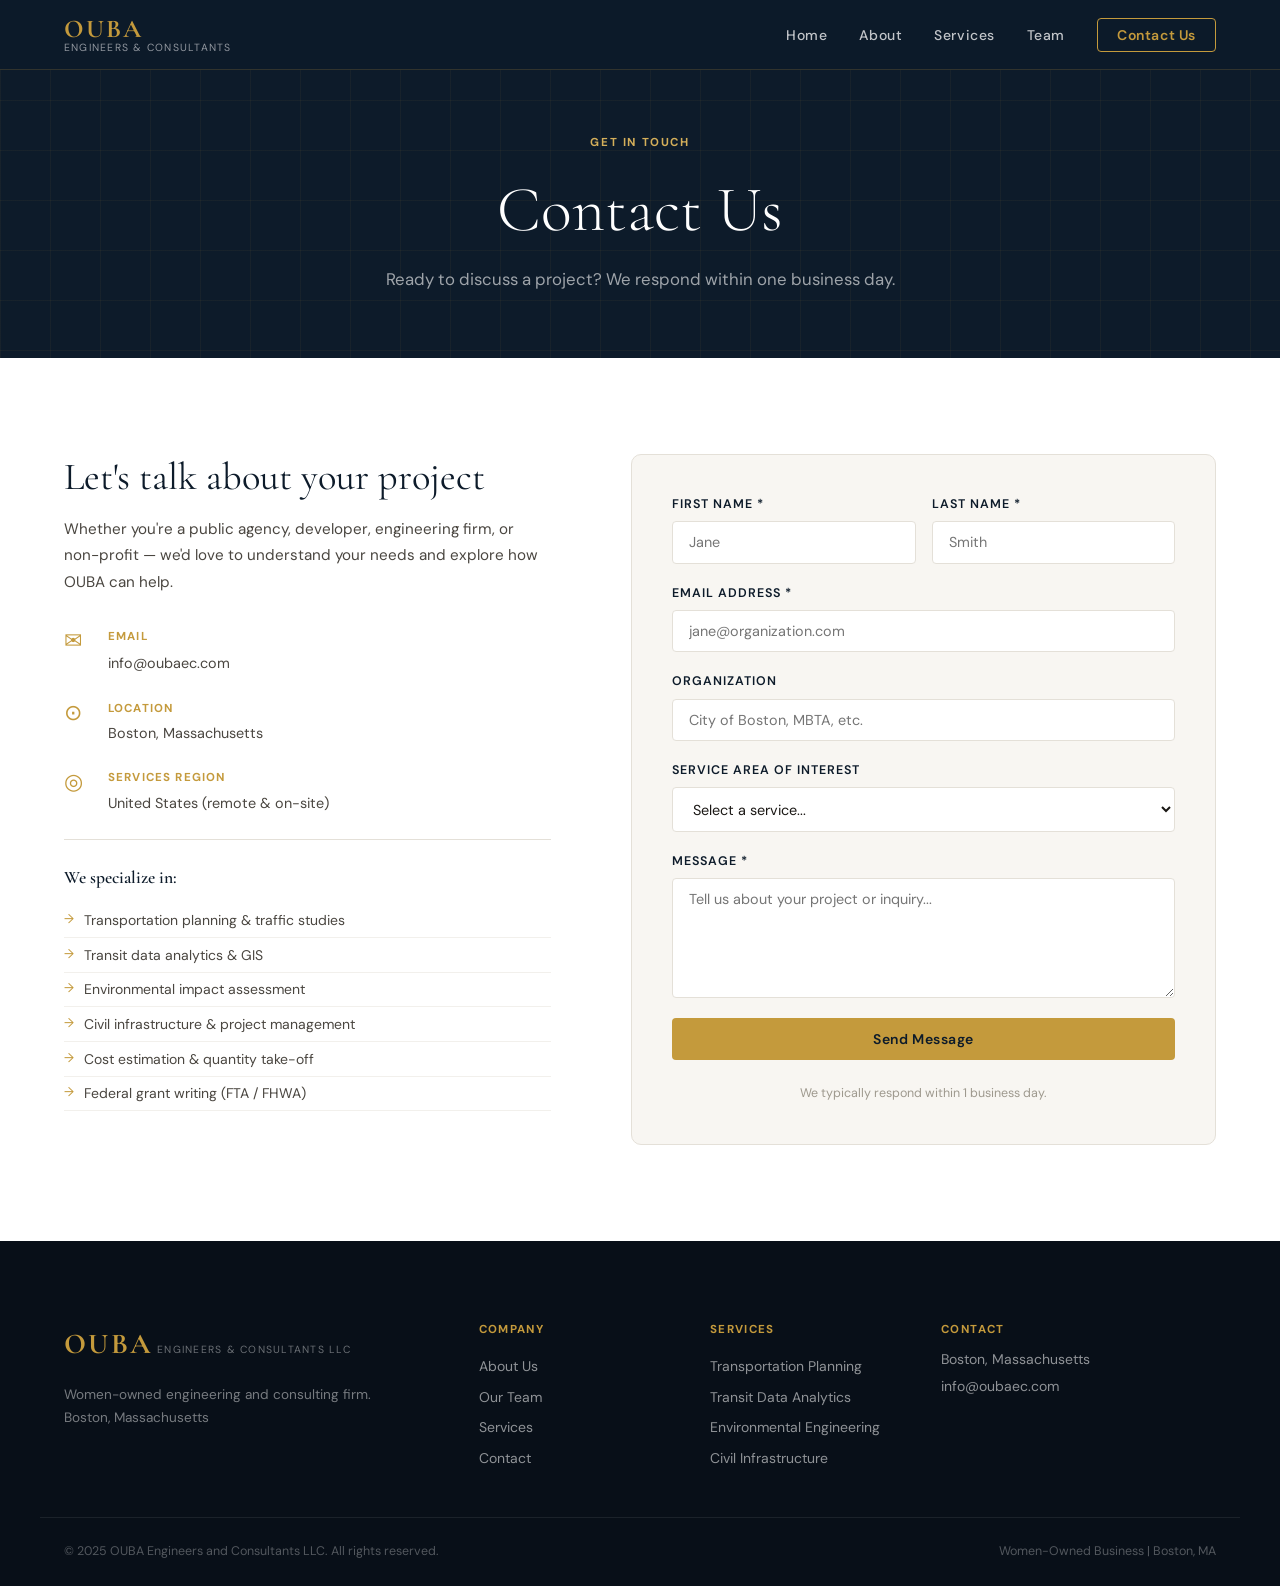
==== pages/contact.html @ 8a5127b7 "Add files via upload" ====
<!DOCTYPE html>
<html lang="en">
<head>
  <meta charset="UTF-8" />
  <meta name="viewport" content="width=device-width, initial-scale=1.0" />
  <title>Contact — OUBA Engineers and Consultants LLC</title>
  <link rel="stylesheet" href="../css/style.css" />
  <link rel="stylesheet" href="../css/pages.css" />
  <link rel="preconnect" href="https://fonts.googleapis.com" />
  <link rel="preconnect" href="https://fonts.gstatic.com" crossorigin />
  <link href="https://fonts.googleapis.com/css2?family=Cormorant+Garamond:wght@300;400;600;700&family=DM+Sans:wght@300;400;500;600&display=swap" rel="stylesheet" />
</head>
<body>

  <header class="nav-wrap">
    <nav class="nav container">
      <a href="../index.html" class="nav-logo">
        <span class="logo-ouba">OUBA</span>
        <span class="logo-sub">Engineers &amp; Consultants</span>
      </a>
      <button class="hamburger" id="hamburger"><span></span><span></span><span></span></button>
      <ul class="nav-links" id="navLinks">
        <li><a href="../index.html">Home</a></li>
        <li><a href="about.html">About</a></li>
        <li><a href="services.html">Services</a></li>
        <li><a href="team.html">Team</a></li>
        <li><a href="contact.html" class="active nav-cta">Contact Us</a></li>
      </ul>
    </nav>
  </header>

  <section class="page-hero">
    <div class="container page-hero-inner">
      <span class="section-tag">Get in Touch</span>
      <h1>Contact Us</h1>
      <p>Ready to discuss a project? We respond within one business day.</p>
    </div>
  </section>

  <section class="section">
    <div class="container contact-layout">

      <div class="contact-info fade-up">
        <h2>Let's talk about your project</h2>
        <p>Whether you're a public agency, developer, engineering firm, or non-profit — we'd love to understand your needs and explore how OUBA can help.</p>

        <div class="contact-item">
          <div class="contact-icon">✉</div>
          <div>
            <h5>Email</h5>
            <a href="mailto:info@oubaec.com">info@oubaec.com</a>
          </div>
        </div>

        <div class="contact-item">
          <div class="contact-icon">⊙</div>
          <div>
            <h5>Location</h5>
            <p>Boston, Massachusetts</p>
          </div>
        </div>

        <div class="contact-item">
          <div class="contact-icon">◎</div>
          <div>
            <h5>Services Region</h5>
            <p>United States (remote &amp; on-site)</p>
          </div>
        </div>

        <div class="contact-divider"></div>
        <h4>We specialize in:</h4>
        <ul class="contact-service-list">
          <li>Transportation planning &amp; traffic studies</li>
          <li>Transit data analytics &amp; GIS</li>
          <li>Environmental impact assessment</li>
          <li>Civil infrastructure &amp; project management</li>
          <li>Cost estimation &amp; quantity take-off</li>
          <li>Federal grant writing (FTA / FHWA)</li>
        </ul>
      </div>

      <div class="contact-form-wrap fade-up">
        <form class="contact-form" id="contactForm">
          <div class="form-row">
            <div class="form-group">
              <label for="fname">First Name *</label>
              <input type="text" id="fname" name="firstName" required placeholder="Jane" />
            </div>
            <div class="form-group">
              <label for="lname">Last Name *</label>
              <input type="text" id="lname" name="lastName" required placeholder="Smith" />
            </div>
          </div>
          <div class="form-group">
            <label for="email">Email Address *</label>
            <input type="email" id="email" name="email" required placeholder="jane@organization.com" />
          </div>
          <div class="form-group">
            <label for="org">Organization</label>
            <input type="text" id="org" name="organization" placeholder="City of Boston, MBTA, etc." />
          </div>
          <div class="form-group">
            <label for="service">Service Area of Interest</label>
            <select id="service" name="service">
              <option value="">Select a service...</option>
              <option>Transportation Planning &amp; Engineering</option>
              <option>Transit Data Analytics</option>
              <option>Environmental Engineering</option>
              <option>Civil Infrastructure &amp; PM</option>
              <option>Cost Estimation &amp; QTO</option>
              <option>Federal Grant Writing</option>
              <option>General Inquiry / Teaming</option>
            </select>
          </div>
          <div class="form-group">
            <label for="message">Message *</label>
            <textarea id="message" name="message" required rows="5" placeholder="Tell us about your project or inquiry..."></textarea>
          </div>

          <!-- Submit button — shows spinner while sending -->
          <button type="submit" class="btn btn-primary" id="submitBtn" style="width:100%;">
            Send Message
          </button>
          <p class="form-note" id="formNote">We typically respond within 1 business day.</p>
        </form>
      </div>

    </div>
  </section>

  <footer class="footer">
    <div class="container footer-inner">
      <div class="footer-brand">
        <span class="logo-ouba">OUBA</span>
        <span class="logo-sub">Engineers &amp; Consultants LLC</span>
        <p>Women-owned engineering and consulting firm.<br/>Boston, Massachusetts</p>
      </div>
      <div class="footer-links">
        <h5>Company</h5>
        <a href="about.html">About Us</a>
        <a href="team.html">Our Team</a>
        <a href="services.html">Services</a>
        <a href="contact.html">Contact</a>
      </div>
      <div class="footer-links">
        <h5>Services</h5>
        <a href="services.html#transportation">Transportation Planning</a>
        <a href="services.html#data">Transit Data Analytics</a>
        <a href="services.html#environmental">Environmental Engineering</a>
        <a href="services.html#civil">Civil Infrastructure</a>
      </div>
      <div class="footer-contact">
        <h5>Contact</h5>
        <p>Boston, Massachusetts</p>
        <a href="mailto:info@oubaec.com">info@oubaec.com</a>
      </div>
    </div>
    <div class="footer-bottom">
      <div class="container">
        <span>© 2025 OUBA Engineers and Consultants LLC. All rights reserved.</span>
        <span>Women-Owned Business | Boston, MA</span>
      </div>
    </div>
  </footer>

  <script src="../js/main.js"></script>

  <script>
    const SCRIPT_URL = "https://script.google.com/macros/s/AKfycbxWgE9l1h_Bz17a57qfnTgoMFTQpQG-SIMLXW5KrJKdht49uizZ6qsA9tZaTmwFd29wHg/exec";

    document.getElementById("contactForm").addEventListener("submit", function (e) {
      e.preventDefault();

      const form = e.target;
      const btn = document.getElementById("submitBtn");
      const note = document.getElementById("formNote");

      // Disable button and show sending state
      btn.disabled = true;
      btn.textContent = "Sending…";
      btn.style.opacity = "0.7";
      note.textContent = "Please wait…";

      const data = new FormData(form);

      fetch(SCRIPT_URL, {
        method: "POST",
        body: data
      })
      .then(function (response) {
        // Show success message inside the form area
        form.innerHTML = `
          <div style="text-align:center; padding: 3rem 1rem;">
            <div style="font-size:2.5rem; margin-bottom:1rem;">✓</div>
            <h3 style="font-family:'Cormorant Garamond',serif; font-size:1.8rem; color:#0D1B2A; margin-bottom:0.75rem;">
              Message Sent
            </h3>
            <p style="color:#4A4640; font-size:0.95rem; line-height:1.7;">
              Thank you for reaching out. We'll be in touch at <strong style="color:#C49A3C;">${data.get('email')}</strong> within one business day.
            </p>
          </div>
        `;
      })
      .catch(function (error) {
        // Re-enable button and show error
        btn.disabled = false;
        btn.textContent = "Send Message";
        btn.style.opacity = "1";
        note.innerHTML = `
          <span style="color:red;">
            Something went wrong. Please email us directly at
            <a href="mailto:info@oubaec.com" style="color:#C49A3C;">info@oubaec.com</a>
          </span>
        `;
      });
    });
  </script>

</body>
</html>
---- css/style.css ----
/* =============================================
   OUBA Engineers & Consultants LLC
   Main Stylesheet
   Aesthetic: Refined / Architectural / Authoritative
   Colors: Deep navy + warm gold + clean white
   Fonts: Cormorant Garamond (display) + DM Sans (body)
============================================= */

:root {
  --navy:       #0D1B2A;
  --navy-mid:   #162338;
  --navy-light: #1E3050;
  --gold:       #C49A3C;
  --gold-light: #D4AF5A;
  --gold-pale:  #F5EDD6;
  --white:      #FFFFFF;
  --off-white:  #F8F6F2;
  --gray-100:   #F2F0EC;
  --gray-200:   #E4E0D8;
  --gray-400:   #9E998E;
  --gray-700:   #4A4640;
  --text:       #1A1714;

  --radius:     4px;
  --radius-lg:  10px;
  --shadow:     0 4px 24px rgba(13,27,42,0.10);
  --shadow-lg:  0 12px 48px rgba(13,27,42,0.16);
  --transition: 0.3s ease;

  --font-display: 'Cormorant Garamond', Georgia, serif;
  --font-body:    'DM Sans', 'Helvetica Neue', sans-serif;

  --max-w: 1200px;
  --gutter: 1.5rem;
}

/* RESET */
*, *::before, *::after { box-sizing: border-box; margin: 0; padding: 0; }
html { scroll-behavior: smooth; font-size: 16px; }
body {
  font-family: var(--font-body);
  color: var(--text);
  background: var(--white);
  line-height: 1.6;
  overflow-x: hidden;
}
img { display: block; max-width: 100%; }
a { color: inherit; text-decoration: none; }
ul { list-style: none; }

/* CONTAINER */
.container {
  max-width: var(--max-w);
  margin: 0 auto;
  padding: 0 var(--gutter);
}

/* ============ NAVIGATION ============ */
.nav-wrap {
  position: fixed;
  top: 0; left: 0; right: 0;
  z-index: 100;
  background: rgba(13, 27, 42, 0.96);
  backdrop-filter: blur(12px);
  border-bottom: 1px solid rgba(196,154,60,0.2);
}
.nav {
  display: flex;
  align-items: center;
  justify-content: space-between;
  padding-top: 1rem;
  padding-bottom: 1rem;
}
.nav-logo {
  display: flex;
  flex-direction: column;
  line-height: 1;
}
.logo-ouba {
  font-family: var(--font-display);
  font-weight: 700;
  font-size: 1.6rem;
  color: var(--gold);
  letter-spacing: 0.08em;
}
.logo-sub {
  font-size: 0.65rem;
  color: rgba(255,255,255,0.55);
  letter-spacing: 0.12em;
  text-transform: uppercase;
  margin-top: 1px;
}
.nav-links {
  display: flex;
  align-items: center;
  gap: 2rem;
}
.nav-links a {
  color: rgba(255,255,255,0.75);
  font-size: 0.875rem;
  font-weight: 500;
  letter-spacing: 0.04em;
  transition: color var(--transition);
}
.nav-links a:hover,
.nav-links a.active { color: var(--gold-light); }
.nav-cta {
  border: 1px solid var(--gold) !important;
  color: var(--gold) !important;
  padding: 0.45rem 1.2rem;
  border-radius: var(--radius);
  font-weight: 600 !important;
  transition: background var(--transition), color var(--transition) !important;
}
.nav-cta:hover {
  background: var(--gold) !important;
  color: var(--navy) !important;
}
.hamburger {
  display: none;
  flex-direction: column;
  gap: 5px;
  background: none;
  border: none;
  cursor: pointer;
  padding: 4px;
}
.hamburger span {
  display: block;
  width: 24px;
  height: 2px;
  background: var(--white);
  transition: var(--transition);
}

/* ============ HERO ============ */
.hero {
  position: relative;
  min-height: 100vh;
  background: var(--navy);
  display: flex;
  align-items: center;
  overflow: hidden;
  padding-top: 80px;
}
.hero-bg {
  position: absolute;
  inset: 0;
  pointer-events: none;
}
.hero-grid {
  position: absolute;
  inset: 0;
  background-image:
    linear-gradient(rgba(196,154,60,0.06) 1px, transparent 1px),
    linear-gradient(90deg, rgba(196,154,60,0.06) 1px, transparent 1px);
  background-size: 60px 60px;
  mask-image: radial-gradient(ellipse 80% 70% at 70% 50%, rgba(0,0,0,0.5) 0%, transparent 80%);
}
.hero-content {
  position: relative;
  z-index: 2;
  padding-top: 4rem;
  padding-bottom: 6rem;
  max-width: 700px;
}
.hero-badge {
  display: inline-block;
  background: rgba(196,154,60,0.15);
  border: 1px solid rgba(196,154,60,0.35);
  color: var(--gold-light);
  font-size: 0.75rem;
  font-weight: 600;
  letter-spacing: 0.1em;
  text-transform: uppercase;
  padding: 0.35rem 1rem;
  border-radius: 2rem;
  margin-bottom: 2rem;
  animation: fadeUp 0.8s ease both;
}
.hero-title {
  font-family: var(--font-display);
  font-size: clamp(3rem, 6vw, 5.5rem);
  font-weight: 300;
  line-height: 1.1;
  color: var(--white);
  margin-bottom: 1.5rem;
  animation: fadeUp 0.8s ease 0.1s both;
}
.hero-title em {
  font-style: italic;
  color: var(--gold-light);
}
.hero-desc {
  font-size: 1.1rem;
  color: rgba(255,255,255,0.65);
  line-height: 1.7;
  max-width: 520px;
  margin-bottom: 2.5rem;
  animation: fadeUp 0.8s ease 0.2s both;
}
.hero-actions {
  display: flex;
  gap: 1rem;
  flex-wrap: wrap;
  margin-bottom: 4rem;
  animation: fadeUp 0.8s ease 0.3s both;
}
.hero-stats {
  display: flex;
  align-items: center;
  gap: 2rem;
  animation: fadeUp 0.8s ease 0.4s both;
}
.stat { display: flex; flex-direction: column; }
.stat-num {
  font-family: var(--font-display);
  font-size: 2.2rem;
  font-weight: 600;
  color: var(--gold-light);
  line-height: 1;
}
.stat-label {
  font-size: 0.72rem;
  color: rgba(255,255,255,0.5);
  text-transform: uppercase;
  letter-spacing: 0.08em;
  margin-top: 0.25rem;
}
.stat-divider {
  width: 1px;
  height: 40px;
  background: rgba(196,154,60,0.3);
}
.hero-scroll {
  position: absolute;
  bottom: 2rem;
  right: var(--gutter);
  display: flex;
  align-items: center;
  gap: 0.75rem;
  color: rgba(255,255,255,0.4);
  font-size: 0.7rem;
  letter-spacing: 0.12em;
  text-transform: uppercase;
  writing-mode: vertical-rl;
}
.scroll-line {
  width: 1px;
  height: 60px;
  background: linear-gradient(to bottom, rgba(196,154,60,0.6), transparent);
  animation: scrollPulse 2s ease infinite;
}

/* ============ BUTTONS ============ */
.btn {
  display: inline-block;
  padding: 0.75rem 2rem;
  font-family: var(--font-body);
  font-size: 0.875rem;
  font-weight: 600;
  letter-spacing: 0.04em;
  border-radius: var(--radius);
  transition: all var(--transition);
  cursor: pointer;
  border: none;
}
.btn-primary {
  background: var(--gold);
  color: var(--navy);
}
.btn-primary:hover {
  background: var(--gold-light);
  transform: translateY(-2px);
  box-shadow: 0 8px 24px rgba(196,154,60,0.35);
}
.btn-outline {
  border: 1.5px solid rgba(255,255,255,0.35);
  color: var(--white);
}
.btn-outline:hover {
  border-color: var(--gold);
  color: var(--gold);
}
.btn-white {
  background: var(--white);
  color: var(--navy);
}
.btn-white:hover {
  background: var(--gold-pale);
  transform: translateY(-2px);
}
.btn-navy {
  background: var(--navy);
  color: var(--white);
}
.btn-navy:hover {
  background: var(--navy-light);
  transform: translateY(-2px);
}

/* ============ INTRO STRIP ============ */
.intro-strip {
  background: var(--gold);
  padding: 1.25rem 0;
}
.intro-strip-inner p {
  text-align: center;
  color: var(--navy);
  font-size: 0.95rem;
  font-weight: 400;
  letter-spacing: 0.01em;
}
.intro-strip-inner strong {
  font-weight: 700;
}

/* ============ SECTION COMMON ============ */
.section {
  padding: 6rem 0;
}
.section-header {
  text-align: center;
  margin-bottom: 4rem;
}
.section-tag {
  display: inline-block;
  font-size: 0.72rem;
  font-weight: 700;
  letter-spacing: 0.14em;
  text-transform: uppercase;
  color: var(--gold);
  margin-bottom: 0.75rem;
}
.section-header h2 {
  font-family: var(--font-display);
  font-size: clamp(2rem, 4vw, 3rem);
  font-weight: 400;
  color: var(--navy);
  line-height: 1.2;
}
.section-sub {
  margin-top: 1rem;
  color: var(--gray-700);
  max-width: 560px;
  margin-left: auto;
  margin-right: auto;
  font-size: 1rem;
  line-height: 1.7;
}

/* ============ SERVICES GRID ============ */
.services-overview { background: var(--off-white); }
.services-grid {
  display: grid;
  grid-template-columns: repeat(auto-fit, minmax(310px, 1fr));
  gap: 1.5rem;
}
.service-card {
  background: var(--white);
  border: 1px solid var(--gray-200);
  border-radius: var(--radius-lg);
  padding: 2rem;
  transition: all var(--transition);
  position: relative;
  overflow: hidden;
}
.service-card::before {
  content: '';
  position: absolute;
  top: 0; left: 0; right: 0;
  height: 3px;
  background: linear-gradient(90deg, var(--gold), var(--gold-light));
  transform: scaleX(0);
  transform-origin: left;
  transition: transform var(--transition);
}
.service-card:hover {
  border-color: var(--gold-light);
  transform: translateY(-4px);
  box-shadow: var(--shadow-lg);
}
.service-card:hover::before { transform: scaleX(1); }
.service-icon {
  width: 48px;
  height: 48px;
  color: var(--gold);
  margin-bottom: 1.25rem;
}
.service-card h3 {
  font-family: var(--font-display);
  font-size: 1.35rem;
  font-weight: 600;
  color: var(--navy);
  margin-bottom: 0.75rem;
  line-height: 1.3;
}
.service-card p {
  font-size: 0.9rem;
  color: var(--gray-700);
  line-height: 1.7;
  margin-bottom: 1.25rem;
}
.service-link {
  font-size: 0.85rem;
  font-weight: 600;
  color: var(--gold);
  letter-spacing: 0.02em;
  transition: letter-spacing var(--transition);
}
.service-link:hover { letter-spacing: 0.08em; }
.services-cta {
  text-align: center;
  margin-top: 3rem;
}

/* ============ WHY OUBA ============ */
.why-section { background: var(--white); }
.why-inner {
  display: grid;
  grid-template-columns: 1fr 1fr;
  gap: 5rem;
  align-items: center;
}
.why-text .section-tag { display: block; margin-bottom: 0.5rem; }
.why-text h2 {
  font-family: var(--font-display);
  font-size: clamp(2rem, 3.5vw, 2.8rem);
  font-weight: 400;
  color: var(--navy);
  line-height: 1.2;
  margin-bottom: 1.25rem;
}
.why-text > p {
  color: var(--gray-700);
  line-height: 1.75;
  margin-bottom: 2rem;
}
.why-list {
  margin-bottom: 2.5rem;
}
.why-list li {
  display: flex;
  align-items: flex-start;
  gap: 0.75rem;
  font-size: 0.92rem;
  color: var(--gray-700);
  padding: 0.6rem 0;
  border-bottom: 1px solid var(--gray-100);
}
.check {
  color: var(--gold);
  font-weight: 700;
  font-size: 1rem;
  margin-top: 1px;
  flex-shrink: 0;
}
.why-card-stack {
  position: relative;
  height: 380px;
}
.why-card {
  position: absolute;
  background: var(--navy);
  color: var(--white);
  border-radius: var(--radius-lg);
  padding: 2rem;
  width: 220px;
}
.wc1 { top: 0; left: 0; z-index: 3; }
.wc2 { top: 80px; left: 100px; z-index: 2; background: var(--gold); color: var(--navy); }
.wc3 { top: 180px; left: 40px; z-index: 4; background: var(--navy-light); }
.wc-num {
  font-family: var(--font-display);
  font-size: 2.8rem;
  font-weight: 700;
  line-height: 1;
  margin-bottom: 0.5rem;
}
.wc2 .wc-num { color: var(--navy); }
.wc-label {
  font-size: 0.8rem;
  opacity: 0.8;
  line-height: 1.4;
}
.wc2 .wc-label { color: var(--navy); opacity: 0.75; }

/* ============ TEAM SECTION ============ */
.team-section { background: var(--off-white); }
.team-grid {
  display: grid;
  grid-template-columns: repeat(auto-fit, minmax(240px, 1fr));
  gap: 1.5rem;
}
.team-card {
  background: var(--white);
  border: 1px solid var(--gray-200);
  border-radius: var(--radius-lg);
  padding: 2rem;
  text-align: center;
  transition: transform var(--transition), box-shadow var(--transition);
}
.team-card:hover {
  transform: translateY(-4px);
  box-shadow: var(--shadow);
}
.team-avatar {
  width: 64px; height: 64px;
  border-radius: 50%;
  display: flex;
  align-items: center;
  justify-content: center;
  font-family: var(--font-display);
  font-size: 1.3rem;
  font-weight: 700;
  color: var(--white);
  margin: 0 auto 1.25rem;
}
.tc-1 { background: linear-gradient(135deg, var(--navy), var(--navy-light)); }
.tc-2 { background: linear-gradient(135deg, #2A5C8A, #1E3050); }
.tc-3 { background: linear-gradient(135deg, var(--gold), #a07a2c); }
.tc-4 { background: linear-gradient(135deg, #3A6B4A, #2A4A35); }
.team-card h4 {
  font-family: var(--font-display);
  font-size: 1.25rem;
  font-weight: 600;
  color: var(--navy);
  margin-bottom: 0.3rem;
}
.team-role {
  display: block;
  font-size: 0.75rem;
  font-weight: 600;
  text-transform: uppercase;
  letter-spacing: 0.08em;
  color: var(--gold);
  margin-bottom: 0.85rem;
}
.team-card p {
  font-size: 0.875rem;
  color: var(--gray-700);
  line-height: 1.65;
}

/* ============ CTA BANNER ============ */
.cta-banner {
  background: var(--navy);
  padding: 5rem 0;
  position: relative;
  overflow: hidden;
}
.cta-banner::before {
  content: '';
  position: absolute;
  inset: 0;
  background-image:
    linear-gradient(rgba(196,154,60,0.05) 1px, transparent 1px),
    linear-gradient(90deg, rgba(196,154,60,0.05) 1px, transparent 1px);
  background-size: 40px 40px;
}
.cta-inner {
  position: relative;
  text-align: center;
}
.cta-inner h2 {
  font-family: var(--font-display);
  font-size: clamp(2rem, 4vw, 3rem);
  font-weight: 400;
  color: var(--white);
  margin-bottom: 1rem;
}
.cta-inner p {
  color: rgba(255,255,255,0.65);
  font-size: 1rem;
  max-width: 500px;
  margin: 0 auto 2rem;
  line-height: 1.7;
}

/* ============ FOOTER ============ */
.footer {
  background: #080F18;
  color: rgba(255,255,255,0.65);
  padding: 5rem 0 0;
}
.footer-inner {
  display: grid;
  grid-template-columns: 2fr 1fr 1fr 1.5fr;
  gap: 3rem;
  padding-bottom: 3rem;
  border-bottom: 1px solid rgba(255,255,255,0.08);
}
.footer-brand .logo-ouba { font-size: 1.8rem; }
.footer-brand .logo-sub { color: rgba(255,255,255,0.4); }
.footer-brand p {
  font-size: 0.85rem;
  margin-top: 1rem;
  line-height: 1.7;
  color: rgba(255,255,255,0.45);
}
.footer-links { display: flex; flex-direction: column; gap: 0.5rem; }
.footer-links h5, .footer-contact h5 {
  font-size: 0.72rem;
  font-weight: 700;
  text-transform: uppercase;
  letter-spacing: 0.12em;
  color: var(--gold);
  margin-bottom: 0.5rem;
}
.footer-links a {
  font-size: 0.875rem;
  color: rgba(255,255,255,0.55);
  transition: color var(--transition);
}
.footer-links a:hover { color: var(--gold-light); }
.footer-contact p, .footer-contact a {
  font-size: 0.875rem;
  color: rgba(255,255,255,0.55);
  line-height: 1.8;
}
.footer-contact a:hover { color: var(--gold-light); }
.footer-bottom {
  padding: 1.5rem 0;
}
.footer-bottom .container {
  display: flex;
  justify-content: space-between;
  font-size: 0.78rem;
  color: rgba(255,255,255,0.3);
  flex-wrap: wrap;
  gap: 0.5rem;
}

/* ============ ANIMATIONS ============ */
@keyframes fadeUp {
  from { opacity: 0; transform: translateY(24px); }
  to   { opacity: 1; transform: translateY(0); }
}
@keyframes scrollPulse {
  0%, 100% { opacity: 0.5; transform: scaleY(1); }
  50%       { opacity: 1;   transform: scaleY(1.15); }
}
.fade-up {
  opacity: 0;
  transform: translateY(28px);
  transition: opacity 0.7s ease, transform 0.7s ease;
}
.fade-up.visible {
  opacity: 1;
  transform: translateY(0);
}

/* ============ INNER PAGE HERO ============ */
.page-hero {
  background: var(--navy);
  padding: 8rem 0 4rem;
  text-align: center;
  position: relative;
  overflow: hidden;
}
.page-hero::before {
  content: '';
  position: absolute;
  inset: 0;
  background-image:
    linear-gradient(rgba(196,154,60,0.06) 1px, transparent 1px),
    linear-gradient(90deg, rgba(196,154,60,0.06) 1px, transparent 1px);
  background-size: 50px 50px;
}
.page-hero-inner { position: relative; }
.page-hero .section-tag { color: var(--gold-light); }
.page-hero h1 {
  font-family: var(--font-display);
  font-size: clamp(2.5rem, 5vw, 4rem);
  font-weight: 300;
  color: var(--white);
  line-height: 1.2;
  margin: 0.5rem 0 1rem;
}
.page-hero p {
  color: rgba(255,255,255,0.6);
  font-size: 1.05rem;
  max-width: 560px;
  margin: 0 auto;
  line-height: 1.7;
}

/* ============ RESPONSIVE ============ */
@media (max-width: 900px) {
  .why-inner { grid-template-columns: 1fr; gap: 3rem; }
  .why-visual { display: none; }
  .footer-inner { grid-template-columns: 1fr 1fr; }
}
@media (max-width: 640px) {
  .nav-links {
    display: none;
    position: absolute;
    top: 100%;
    left: 0; right: 0;
    background: var(--navy);
    flex-direction: column;
    gap: 0;
    padding: 1rem 0;
    border-top: 1px solid rgba(196,154,60,0.2);
  }
  .nav-links.open { display: flex; }
  .nav-links li { width: 100%; }
  .nav-links a {
    display: block;
    padding: 0.75rem 1.5rem;
  }
  .nav-cta { border-radius: 0 !important; border-left: none !important; border-right: none !important; }
  .hamburger { display: flex; }
  .hero-stats { flex-wrap: wrap; gap: 1rem; }
  .stat-divider { display: none; }
  .footer-inner { grid-template-columns: 1fr; gap: 2rem; }
  .footer-bottom .container { flex-direction: column; }
}
---- css/pages.css ----
/* =============================================
   OUBA — Pages CSS (services, about, team, contact)
============================================= */

/* ======= SERVICE DETAIL PAGES ======= */
.alt-bg { background: var(--off-white); }

.service-detail-inner {
  display: grid;
  grid-template-columns: 80px 1fr;
  gap: 3rem;
  align-items: start;
}
.sd-label {
  font-family: var(--font-display);
  font-size: 4rem;
  font-weight: 700;
  color: var(--gray-200);
  line-height: 1;
  padding-top: 0.5rem;
  user-select: none;
}
.sd-content .section-tag { display: block; margin-bottom: 0.4rem; }
.sd-content h2 {
  font-family: var(--font-display);
  font-size: clamp(1.75rem, 3vw, 2.5rem);
  font-weight: 400;
  color: var(--navy);
  line-height: 1.2;
  margin-bottom: 1rem;
}
.sd-content > p {
  font-size: 1rem;
  color: var(--gray-700);
  line-height: 1.75;
  max-width: 700px;
  margin-bottom: 2.5rem;
}
.service-items-grid {
  display: grid;
  grid-template-columns: repeat(auto-fit, minmax(260px, 1fr));
  gap: 1.25rem;
}
.si-item {
  background: var(--white);
  border: 1px solid var(--gray-200);
  border-left: 3px solid var(--gold);
  border-radius: var(--radius);
  padding: 1.25rem 1.5rem;
}
.alt-bg .si-item { background: var(--white); }
.si-item h4 {
  font-family: var(--font-display);
  font-size: 1.1rem;
  font-weight: 600;
  color: var(--navy);
  margin-bottom: 0.5rem;
}
.si-item p {
  font-size: 0.875rem;
  color: var(--gray-700);
  line-height: 1.65;
}

@media (max-width: 640px) {
  .service-detail-inner { grid-template-columns: 1fr; gap: 1rem; }
  .sd-label { font-size: 2rem; }
}

/* ======= ABOUT PAGE ======= */
.about-mission {
  display: grid;
  grid-template-columns: 1fr 1fr;
  gap: 5rem;
  align-items: start;
}
.mission-text .section-tag { display: block; margin-bottom: 0.4rem; }
.mission-text h2 {
  font-family: var(--font-display);
  font-size: clamp(1.75rem, 3vw, 2.6rem);
  font-weight: 400;
  color: var(--navy);
  line-height: 1.2;
  margin-bottom: 1.25rem;
}
.mission-text p {
  font-size: 0.95rem;
  color: var(--gray-700);
  line-height: 1.8;
  margin-bottom: 1rem;
}
.mission-values {
  display: grid;
  grid-template-columns: 1fr 1fr;
  gap: 1.25rem;
}
.value-item {
  background: var(--off-white);
  border-radius: var(--radius-lg);
  padding: 1.5rem;
}
.value-icon {
  font-size: 1rem;
  color: var(--gold);
  margin-bottom: 0.75rem;
}
.value-item h4 {
  font-family: var(--font-display);
  font-size: 1.1rem;
  font-weight: 600;
  color: var(--navy);
  margin-bottom: 0.5rem;
}
.value-item p {
  font-size: 0.85rem;
  color: var(--gray-700);
  line-height: 1.65;
}
@media (max-width: 800px) {
  .about-mission { grid-template-columns: 1fr; gap: 2.5rem; }
  .mission-values { grid-template-columns: 1fr; }
}

/* CERTIFICATIONS */
.cert-grid {
  display: grid;
  grid-template-columns: repeat(auto-fit, minmax(260px, 1fr));
  gap: 1.5rem;
}
.cert-card {
  background: var(--white);
  border: 1px solid var(--gray-200);
  border-radius: var(--radius-lg);
  padding: 2rem;
  text-align: center;
}
.cert-badge {
  display: inline-block;
  background: var(--navy);
  color: var(--gold);
  font-family: var(--font-display);
  font-size: 1.4rem;
  font-weight: 700;
  letter-spacing: 0.08em;
  padding: 0.5rem 1.25rem;
  border-radius: var(--radius);
  margin-bottom: 1rem;
}
.cert-card h4 {
  font-family: var(--font-display);
  font-size: 1.15rem;
  font-weight: 600;
  color: var(--navy);
  margin-bottom: 0.6rem;
}
.cert-card p {
  font-size: 0.875rem;
  color: var(--gray-700);
  line-height: 1.65;
}

/* NAICS TABLE */
.naics-table-wrap { overflow-x: auto; }
.naics-table {
  width: 100%;
  border-collapse: collapse;
  font-size: 0.9rem;
}
.naics-table th {
  background: var(--navy);
  color: var(--white);
  text-align: left;
  padding: 0.85rem 1.25rem;
  font-size: 0.78rem;
  font-weight: 600;
  text-transform: uppercase;
  letter-spacing: 0.08em;
}
.naics-table td {
  padding: 0.85rem 1.25rem;
  border-bottom: 1px solid var(--gray-200);
  color: var(--gray-700);
}
.naics-table tr:hover td { background: var(--off-white); }
.naics-table td:first-child {
  font-weight: 700;
  color: var(--navy);
  font-family: var(--font-display);
}

/* ======= TEAM PAGE ======= */
.team-profiles {
  display: flex;
  flex-direction: column;
  gap: 3rem;
}
.profile-card {
  background: var(--white);
  border: 1px solid var(--gray-200);
  border-radius: var(--radius-lg);
  overflow: hidden;
  display: grid;
  grid-template-columns: 280px 1fr;
}
.profile-left {
  background: var(--off-white);
  padding: 2.5rem 2rem;
  display: flex;
  flex-direction: column;
  align-items: center;
  text-align: center;
  gap: 1rem;
  border-right: 1px solid var(--gray-200);
}
.profile-avatar {
  width: 80px; height: 80px;
  border-radius: 50%;
  display: flex;
  align-items: center;
  justify-content: center;
  font-family: var(--font-display);
  font-size: 1.6rem;
  font-weight: 700;
  color: var(--white);
}
.profile-meta h3 {
  font-family: var(--font-display);
  font-size: 1.4rem;
  font-weight: 600;
  color: var(--navy);
  margin-bottom: 0.3rem;
}
.profile-tags {
  display: flex;
  flex-wrap: wrap;
  gap: 0.4rem;
  justify-content: center;
  margin-top: 0.75rem;
}
.profile-tags span {
  font-size: 0.7rem;
  font-weight: 600;
  text-transform: uppercase;
  letter-spacing: 0.06em;
  background: rgba(196,154,60,0.12);
  color: var(--gold);
  border: 1px solid rgba(196,154,60,0.3);
  padding: 0.2rem 0.6rem;
  border-radius: 2rem;
}
.profile-body {
  padding: 2.5rem;
}
.profile-body p {
  font-size: 0.92rem;
  color: var(--gray-700);
  line-height: 1.78;
  margin-bottom: 1rem;
}
.profile-education {
  margin-top: 1.5rem;
  padding-top: 1.5rem;
  border-top: 1px solid var(--gray-100);
}
.profile-education h5 {
  font-size: 0.72rem;
  font-weight: 700;
  text-transform: uppercase;
  letter-spacing: 0.1em;
  color: var(--gold);
  margin-bottom: 0.75rem;
}
.profile-education li {
  font-size: 0.875rem;
  color: var(--gray-700);
  padding: 0.3rem 0;
  padding-left: 1rem;
  position: relative;
}
.profile-education li::before {
  content: '—';
  position: absolute;
  left: 0;
  color: var(--gold);
  font-size: 0.75rem;
}
@media (max-width: 800px) {
  .profile-card { grid-template-columns: 1fr; }
  .profile-left { border-right: none; border-bottom: 1px solid var(--gray-200); }
}

/* ======= CONTACT PAGE ======= */
.contact-layout {
  display: grid;
  grid-template-columns: 1fr 1.2fr;
  gap: 5rem;
  align-items: start;
}
.contact-info h2 {
  font-family: var(--font-display);
  font-size: clamp(1.75rem, 3vw, 2.5rem);
  font-weight: 400;
  color: var(--navy);
  margin-bottom: 1rem;
  line-height: 1.2;
}
.contact-info > p {
  font-size: 0.95rem;
  color: var(--gray-700);
  line-height: 1.75;
  margin-bottom: 2rem;
}
.contact-item {
  display: flex;
  gap: 1rem;
  align-items: flex-start;
  margin-bottom: 1.5rem;
}
.contact-icon {
  font-size: 1.4rem;
  color: var(--gold);
  line-height: 1;
  margin-top: 2px;
  width: 28px;
  flex-shrink: 0;
}
.contact-item h5 {
  font-size: 0.72rem;
  font-weight: 700;
  text-transform: uppercase;
  letter-spacing: 0.1em;
  color: var(--gold);
  margin-bottom: 0.25rem;
}
.contact-item p, .contact-item a {
  font-size: 0.9rem;
  color: var(--gray-700);
}
.contact-item a:hover { color: var(--gold); }
.contact-divider {
  height: 1px;
  background: var(--gray-200);
  margin: 1.5rem 0;
}
.contact-info h4 {
  font-family: var(--font-display);
  font-size: 1.1rem;
  font-weight: 600;
  color: var(--navy);
  margin-bottom: 0.75rem;
}
.contact-service-list li {
  font-size: 0.875rem;
  color: var(--gray-700);
  padding: 0.35rem 0;
  padding-left: 1.25rem;
  position: relative;
  border-bottom: 1px solid var(--gray-100);
}
.contact-service-list li::before {
  content: '→';
  position: absolute;
  left: 0;
  color: var(--gold);
  font-size: 0.8rem;
}
.contact-form-wrap {
  background: var(--off-white);
  border: 1px solid var(--gray-200);
  border-radius: var(--radius-lg);
  padding: 2.5rem;
}
.contact-form { display: flex; flex-direction: column; gap: 1.25rem; }
.form-row { display: grid; grid-template-columns: 1fr 1fr; gap: 1rem; }
.form-group { display: flex; flex-direction: column; gap: 0.4rem; }
.form-group label {
  font-size: 0.78rem;
  font-weight: 600;
  text-transform: uppercase;
  letter-spacing: 0.08em;
  color: var(--navy);
}
.form-group input,
.form-group select,
.form-group textarea {
  font-family: var(--font-body);
  font-size: 0.9rem;
  color: var(--text);
  background: var(--white);
  border: 1.5px solid var(--gray-200);
  border-radius: var(--radius);
  padding: 0.7rem 1rem;
  transition: border-color var(--transition);
  outline: none;
  width: 100%;
}
.form-group input:focus,
.form-group select:focus,
.form-group textarea:focus {
  border-color: var(--gold);
}
.form-group textarea { resize: vertical; min-height: 120px; }
.form-note {
  font-size: 0.78rem;
  color: var(--gray-400);
  text-align: center;
  margin-top: 0.25rem;
}
@media (max-width: 800px) {
  .contact-layout { grid-template-columns: 1fr; gap: 3rem; }
  .form-row { grid-template-columns: 1fr; }
}
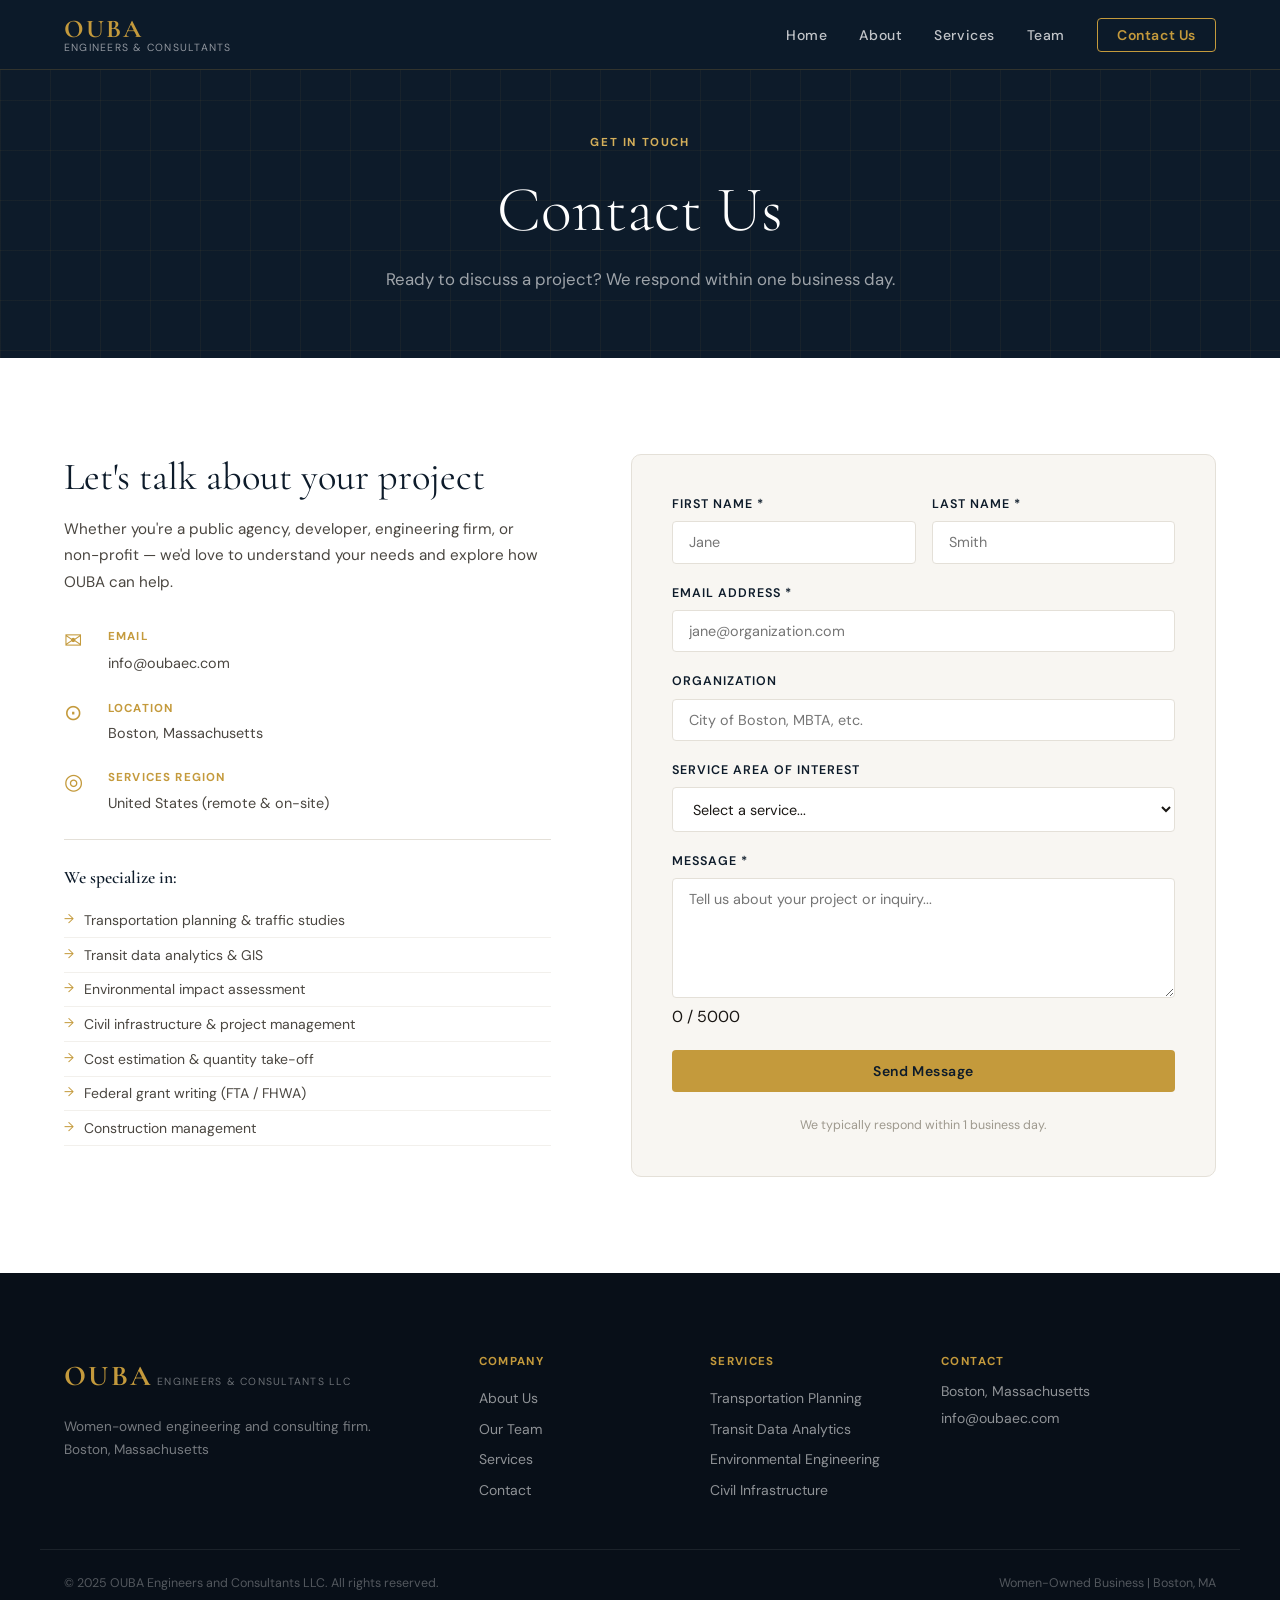
==== commit c6ca34f3: "updated contact" ====
--- a/pages/contact.html
+++ b/pages/contact.html
@@ -77,29 +77,34 @@
           <li>Civil infrastructure &amp; project management</li>
           <li>Cost estimation &amp; quantity take-off</li>
           <li>Federal grant writing (FTA / FHWA)</li>
+          <li>Construction management</li>
         </ul>
       </div>
 
       <div class="contact-form-wrap fade-up">
-        <form class="contact-form" id="contactForm">
+        <form class="contact-form" id="contactForm" novalidate>
+
           <div class="form-row">
             <div class="form-group">
               <label for="fname">First Name *</label>
-              <input type="text" id="fname" name="firstName" required placeholder="Jane" />
+              <input type="text" id="fname" name="firstName" required placeholder="Jane" autocomplete="given-name" />
             </div>
             <div class="form-group">
               <label for="lname">Last Name *</label>
-              <input type="text" id="lname" name="lastName" required placeholder="Smith" />
+              <input type="text" id="lname" name="lastName" required placeholder="Smith" autocomplete="family-name" />
             </div>
           </div>
+
           <div class="form-group">
             <label for="email">Email Address *</label>
-            <input type="email" id="email" name="email" required placeholder="jane@organization.com" />
-          </div>
+            <input type="email" id="email" name="email" required placeholder="jane@organization.com" autocomplete="email" />
+          </div>
+
           <div class="form-group">
             <label for="org">Organization</label>
-            <input type="text" id="org" name="organization" placeholder="City of Boston, MBTA, etc." />
-          </div>
+            <input type="text" id="org" name="organization" placeholder="City of Boston, MBTA, etc." autocomplete="organization" />
+          </div>
+
           <div class="form-group">
             <label for="service">Service Area of Interest</label>
             <select id="service" name="service">
@@ -110,19 +115,28 @@
               <option>Civil Infrastructure &amp; PM</option>
               <option>Cost Estimation &amp; QTO</option>
               <option>Federal Grant Writing</option>
+              <option>Construction Management</option>
               <option>General Inquiry / Teaming</option>
             </select>
           </div>
+
           <div class="form-group">
             <label for="message">Message *</label>
-            <textarea id="message" name="message" required rows="5" placeholder="Tell us about your project or inquiry..."></textarea>
-          </div>
-
-          <!-- Submit button — shows spinner while sending -->
+            <textarea id="message" name="message" required rows="5" placeholder="Tell us about your project or inquiry..." minlength="10" maxlength="5000"></textarea>
+            <span class="char-count" id="charCount">0 / 5000</span>
+          </div>
+
+          <!-- HONEYPOT — hidden from humans, bots fill this in -->
+          <div style="position:absolute; left:-9999px; top:-9999px; opacity:0;" aria-hidden="true">
+            <label for="honeypot">Leave this empty</label>
+            <input type="text" id="honeypot" name="honeypot" tabindex="-1" autocomplete="off" />
+          </div>
+
           <button type="submit" class="btn btn-primary" id="submitBtn" style="width:100%;">
             Send Message
           </button>
           <p class="form-note" id="formNote">We typically respond within 1 business day.</p>
+
         </form>
       </div>
 
@@ -167,52 +181,102 @@
   <script src="../js/main.js"></script>
 
   <script>
-    const SCRIPT_URL = "https://script.google.com/macros/s/AKfycbxWgE9l1h_Bz17a57qfnTgoMFTQpQG-SIMLXW5KrJKdht49uizZ6qsA9tZaTmwFd29wHg/exec";
+    // ── Config ──────────────────────────────────────────────
+    var SCRIPT_URL = "https://script.google.com/macros/s/AKfycbwLupzhY9tkZ9RyY3jODFJg9BvBvehSD9lujM9o7I1gOccSlc3VLR9gCeJW9a2HQ2KTFA/exec";
+    var SECRET_TOKEN = "ouba-ec-2025-xK9m";
+    var RATE_LIMIT_MS = 60000; // 1 submission per minute per browser session
+
+    // ── Character counter ───────────────────────────────────
+    var msgField = document.getElementById("message");
+    var charCount = document.getElementById("charCount");
+    msgField.addEventListener("input", function () {
+      var len = msgField.value.length;
+      charCount.textContent = len + " / 5000";
+      charCount.style.color = len > 4500 ? "#C49A3C" : "#9E998E";
+    });
+
+    // ── Submit handler ──────────────────────────────────────
+    var lastSubmit = 0;
 
     document.getElementById("contactForm").addEventListener("submit", function (e) {
       e.preventDefault();
 
-      const form = e.target;
-      const btn = document.getElementById("submitBtn");
-      const note = document.getElementById("formNote");
-
-      // Disable button and show sending state
+      var form = e.target;
+      var btn = document.getElementById("submitBtn");
+      var note = document.getElementById("formNote");
+
+      // Rate limit check
+      var now = Date.now();
+      if (now - lastSubmit < RATE_LIMIT_MS) {
+        note.innerHTML = '<span style="color:#C49A3C;">Please wait a moment before submitting again.</span>';
+        return;
+      }
+
+      // Client-side validation
+      var firstName = form.firstName.value.trim();
+      var email = form.email.value.trim();
+      var message = form.message.value.trim();
+      var honeypot = form.honeypot.value;
+
+      // Honeypot — silently reject bots
+      if (honeypot !== "") { return; }
+
+      if (!firstName || !email || !message) {
+        note.innerHTML = '<span style="color:red;">Please fill in all required fields.</span>';
+        return;
+      }
+
+      var emailRegex = /^[^\s@]+@[^\s@]+\.[^\s@]+$/;
+      if (!emailRegex.test(email)) {
+        note.innerHTML = '<span style="color:red;">Please enter a valid email address.</span>';
+        return;
+      }
+
+      if (message.length < 10) {
+        note.innerHTML = '<span style="color:red;">Message is too short. Please provide more detail.</span>';
+        return;
+      }
+
+      // Disable button
       btn.disabled = true;
       btn.textContent = "Sending…";
       btn.style.opacity = "0.7";
       note.textContent = "Please wait…";
 
-      const data = new FormData(form);
+      // Build form data with token
+      var data = new FormData(form);
+      data.append("token", SECRET_TOKEN);
 
       fetch(SCRIPT_URL, {
         method: "POST",
         body: data
       })
-      .then(function (response) {
-        // Show success message inside the form area
-        form.innerHTML = `
-          <div style="text-align:center; padding: 3rem 1rem;">
-            <div style="font-size:2.5rem; margin-bottom:1rem;">✓</div>
-            <h3 style="font-family:'Cormorant Garamond',serif; font-size:1.8rem; color:#0D1B2A; margin-bottom:0.75rem;">
-              Message Sent
-            </h3>
-            <p style="color:#4A4640; font-size:0.95rem; line-height:1.7;">
-              Thank you for reaching out. We'll be in touch at <strong style="color:#C49A3C;">${data.get('email')}</strong> within one business day.
-            </p>
-          </div>
-        `;
+      .then(function (res) { return res.json(); })
+      .then(function (json) {
+        if (json.status === "success") {
+          lastSubmit = Date.now();
+          form.innerHTML = [
+            '<div style="text-align:center; padding:3rem 1rem;">',
+            '  <div style="font-size:2.5rem; margin-bottom:1rem; color:#C49A3C;">✓</div>',
+            '  <h3 style="font-family:\'Cormorant Garamond\',serif; font-size:1.8rem; color:#0D1B2A; margin-bottom:0.75rem;">Message Sent</h3>',
+            '  <p style="color:#4A4640; font-size:0.95rem; line-height:1.7;">',
+            '    Thank you for reaching out. We\'ll be in touch at',
+            '    <strong style="color:#C49A3C;">' + email + '</strong>',
+            '    within one business day.',
+            '  </p>',
+            '</div>'
+          ].join("");
+        } else {
+          throw new Error(json.status);
+        }
       })
-      .catch(function (error) {
-        // Re-enable button and show error
+      .catch(function () {
         btn.disabled = false;
         btn.textContent = "Send Message";
         btn.style.opacity = "1";
-        note.innerHTML = `
-          <span style="color:red;">
-            Something went wrong. Please email us directly at
-            <a href="mailto:info@oubaec.com" style="color:#C49A3C;">info@oubaec.com</a>
-          </span>
-        `;
+        note.innerHTML =
+          '<span style="color:red;">Something went wrong. Please email us directly at ' +
+          '<a href="mailto:info@oubaec.com" style="color:#C49A3C;">info@oubaec.com</a></span>';
       });
     });
   </script>
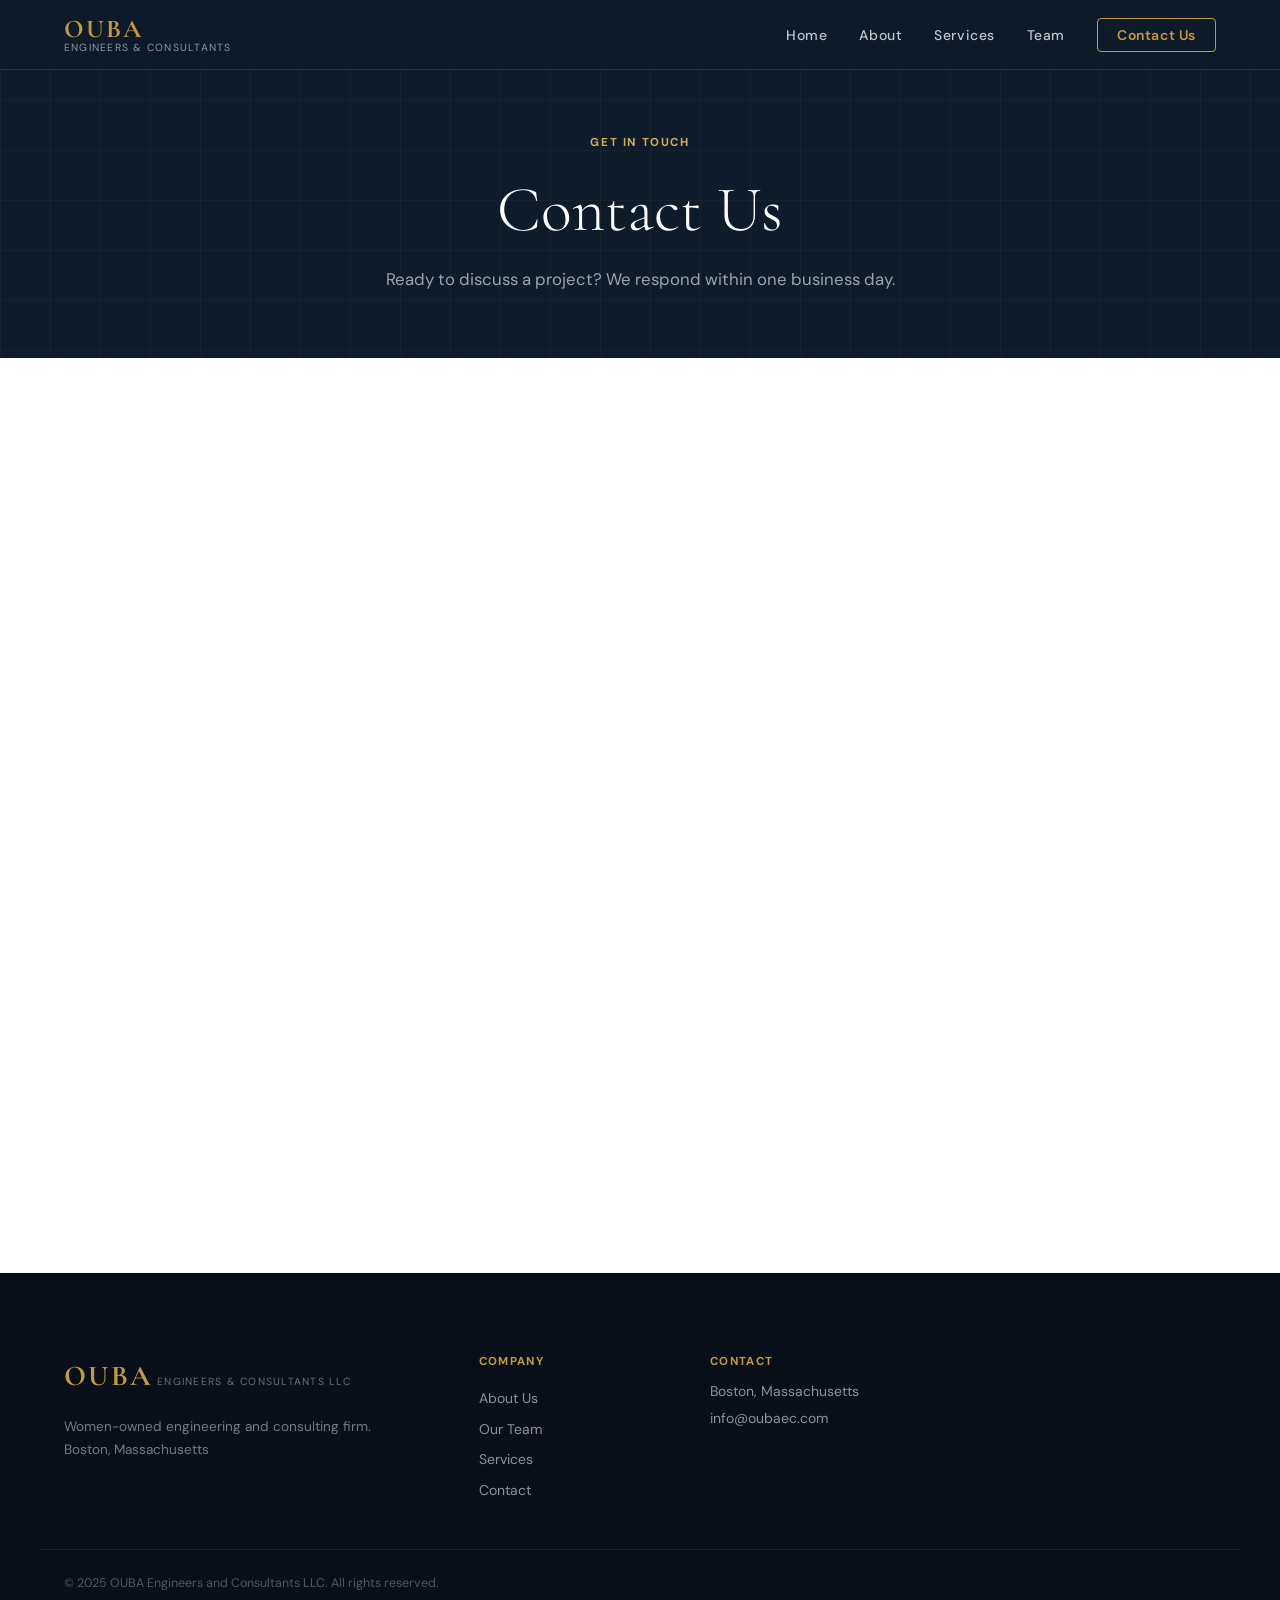
==== commit 49edbeba: "updated contact 3" ====
--- a/pages/contact.html
+++ b/pages/contact.html
@@ -87,22 +87,22 @@
           <div class="form-row">
             <div class="form-group">
               <label for="fname">First Name *</label>
-              <input type="text" id="fname" name="firstName" required placeholder="Jane" autocomplete="given-name" />
+              <input type="text" id="fname" name="firstName" required placeholder="Jane" />
             </div>
             <div class="form-group">
               <label for="lname">Last Name *</label>
-              <input type="text" id="lname" name="lastName" required placeholder="Smith" autocomplete="family-name" />
+              <input type="text" id="lname" name="lastName" required placeholder="Smith" />
             </div>
           </div>
 
           <div class="form-group">
             <label for="email">Email Address *</label>
-            <input type="email" id="email" name="email" required placeholder="jane@organization.com" autocomplete="email" />
+            <input type="email" id="email" name="email" required placeholder="jane@organization.com" />
           </div>
 
           <div class="form-group">
             <label for="org">Organization</label>
-            <input type="text" id="org" name="organization" placeholder="City of Boston, MBTA, etc." autocomplete="organization" />
+            <input type="text" id="org" name="organization" placeholder="City of Boston, MBTA, etc." />
           </div>
 
           <div class="form-group">
@@ -122,13 +122,11 @@
 
           <div class="form-group">
             <label for="message">Message *</label>
-            <textarea id="message" name="message" required rows="5" placeholder="Tell us about your project or inquiry..." minlength="10" maxlength="5000"></textarea>
+            <textarea id="message" name="message" required rows="5" placeholder="Tell us about your project..." minlength="10" maxlength="5000"></textarea>
             <span class="char-count" id="charCount">0 / 5000</span>
           </div>
 
-          <!-- HONEYPOT — hidden from humans, bots fill this in -->
           <div style="position:absolute; left:-9999px; top:-9999px; opacity:0;" aria-hidden="true">
-            <label for="honeypot">Leave this empty</label>
             <input type="text" id="honeypot" name="honeypot" tabindex="-1" autocomplete="off" />
           </div>
 
@@ -157,13 +155,6 @@
         <a href="services.html">Services</a>
         <a href="contact.html">Contact</a>
       </div>
-      <div class="footer-links">
-        <h5>Services</h5>
-        <a href="services.html#transportation">Transportation Planning</a>
-        <a href="services.html#data">Transit Data Analytics</a>
-        <a href="services.html#environmental">Environmental Engineering</a>
-        <a href="services.html#civil">Civil Infrastructure</a>
-      </div>
       <div class="footer-contact">
         <h5>Contact</h5>
         <p>Boston, Massachusetts</p>
@@ -173,31 +164,25 @@
     <div class="footer-bottom">
       <div class="container">
         <span>© 2025 OUBA Engineers and Consultants LLC. All rights reserved.</span>
-        <span>Women-Owned Business | Boston, MA</span>
       </div>
     </div>
   </footer>
 
-  <script src="../js/main.js"></script>
-
   <script>
-    // ── Config ──────────────────────────────────────────────
-    var SCRIPT_URL = "https://script.google.com/macros/s/AKfycbwLupzhY9tkZ9RyY3jODFJg9BvBvehSD9lujM9o7I1gOccSlc3VLR9gCeJW9a2HQ2KTFA/exec";
+    // ── Configuration ───────────────────────────────────
+    var SCRIPT_URL = "https://script.google.com/macros/s/AKfycbzVLpPDZgY-kkeREumw4-Jp1jGooxnO8ZjihdfE6dJJlRSfbj5kg8GTKvcIMx9Qjb6fMQ/exec";
     var SECRET_TOKEN = "ouba-ec-2025-xK9m";
-    var RATE_LIMIT_MS = 60000; // 1 submission per minute per browser session
-
-    // ── Character counter ───────────────────────────────────
+    var RATE_LIMIT_MS = 60000;
+    var lastSubmit = 0;
+
+    // ── Character counter ───────────────────────────────
     var msgField = document.getElementById("message");
     var charCount = document.getElementById("charCount");
     msgField.addEventListener("input", function () {
-      var len = msgField.value.length;
-      charCount.textContent = len + " / 5000";
-      charCount.style.color = len > 4500 ? "#C49A3C" : "#9E998E";
+      charCount.textContent = msgField.value.length + " / 5000";
     });
 
-    // ── Submit handler ──────────────────────────────────────
-    var lastSubmit = 0;
-
+    // ── Submit handler ──────────────────────────────────
     document.getElementById("contactForm").addEventListener("submit", function (e) {
       e.preventDefault();
 
@@ -205,78 +190,54 @@
       var btn = document.getElementById("submitBtn");
       var note = document.getElementById("formNote");
 
-      // Rate limit check
-      var now = Date.now();
-      if (now - lastSubmit < RATE_LIMIT_MS) {
-        note.innerHTML = '<span style="color:#C49A3C;">Please wait a moment before submitting again.</span>';
+      if (Date.now() - lastSubmit < RATE_LIMIT_MS) {
+        note.innerHTML = '<span style="color:#C49A3C;">Please wait a moment before resubmitting.</span>';
         return;
       }
 
-      // Client-side validation
-      var firstName = form.firstName.value.trim();
-      var email = form.email.value.trim();
-      var message = form.message.value.trim();
-      var honeypot = form.honeypot.value;
-
-      // Honeypot — silently reject bots
-      if (honeypot !== "") { return; }
-
-      if (!firstName || !email || !message) {
-        note.innerHTML = '<span style="color:red;">Please fill in all required fields.</span>';
+      // Check Honeypot
+      if (form.honeypot.value !== "") return;
+
+      // Basic Validation
+      if (!form.firstName.value || !form.email.value || !form.message.value) {
+        note.innerHTML = '<span style="color:red;">Please fill all required fields.</span>';
         return;
       }
 
-      var emailRegex = /^[^\s@]+@[^\s@]+\.[^\s@]+$/;
-      if (!emailRegex.test(email)) {
-        note.innerHTML = '<span style="color:red;">Please enter a valid email address.</span>';
-        return;
-      }
-
-      if (message.length < 10) {
-        note.innerHTML = '<span style="color:red;">Message is too short. Please provide more detail.</span>';
-        return;
-      }
-
-      // Disable button
       btn.disabled = true;
-      btn.textContent = "Sending…";
-      btn.style.opacity = "0.7";
-      note.textContent = "Please wait…";
-
-      // Build form data with token
-      var data = new FormData(form);
-      data.append("token", SECRET_TOKEN);
+      btn.textContent = "Sending...";
+      note.textContent = "Processing your inquiry...";
+
+      // Build Parameters
+      var params = new URLSearchParams();
+      params.append("token", SECRET_TOKEN);
+      params.append("firstName", form.firstName.value);
+      params.append("lastName", form.lastName.value);
+      params.append("email", form.email.value);
+      params.append("organization", form.organization.value);
+      params.append("service", form.service.value);
+      params.append("message", form.message.value);
+      params.append("honeypot", form.honeypot.value);
 
       fetch(SCRIPT_URL, {
         method: "POST",
-        body: data
+        mode: "no-cors", 
+        headers: { "Content-Type": "application/x-www-form-urlencoded" },
+        body: params.toString()
       })
-      .then(function (res) { return res.json(); })
-      .then(function (json) {
-        if (json.status === "success") {
-          lastSubmit = Date.now();
-          form.innerHTML = [
-            '<div style="text-align:center; padding:3rem 1rem;">',
-            '  <div style="font-size:2.5rem; margin-bottom:1rem; color:#C49A3C;">✓</div>',
-            '  <h3 style="font-family:\'Cormorant Garamond\',serif; font-size:1.8rem; color:#0D1B2A; margin-bottom:0.75rem;">Message Sent</h3>',
-            '  <p style="color:#4A4640; font-size:0.95rem; line-height:1.7;">',
-            '    Thank you for reaching out. We\'ll be in touch at',
-            '    <strong style="color:#C49A3C;">' + email + '</strong>',
-            '    within one business day.',
-            '  </p>',
-            '</div>'
-          ].join("");
-        } else {
-          throw new Error(json.status);
-        }
+      .then(function() {
+        lastSubmit = Date.now();
+        form.innerHTML = `
+          <div style="text-align:center; padding:3rem 1rem;">
+            <div style="font-size:3rem; color:#C49A3C; margin-bottom:1rem;">✓</div>
+            <h3 style="margin-bottom:0.5rem;">Message Sent Successfully</h3>
+            <p>Thank you, ${form.firstName.value}. We will reach out to you at <strong>${form.email.value}</strong> shortly.</p>
+          </div>`;
       })
-      .catch(function () {
+      .catch(function(err) {
         btn.disabled = false;
         btn.textContent = "Send Message";
-        btn.style.opacity = "1";
-        note.innerHTML =
-          '<span style="color:red;">Something went wrong. Please email us directly at ' +
-          '<a href="mailto:info@oubaec.com" style="color:#C49A3C;">info@oubaec.com</a></span>';
+        note.innerHTML = '<span style="color:red;">Connection error. Please email info@oubaec.com directly.</span>';
       });
     });
   </script>
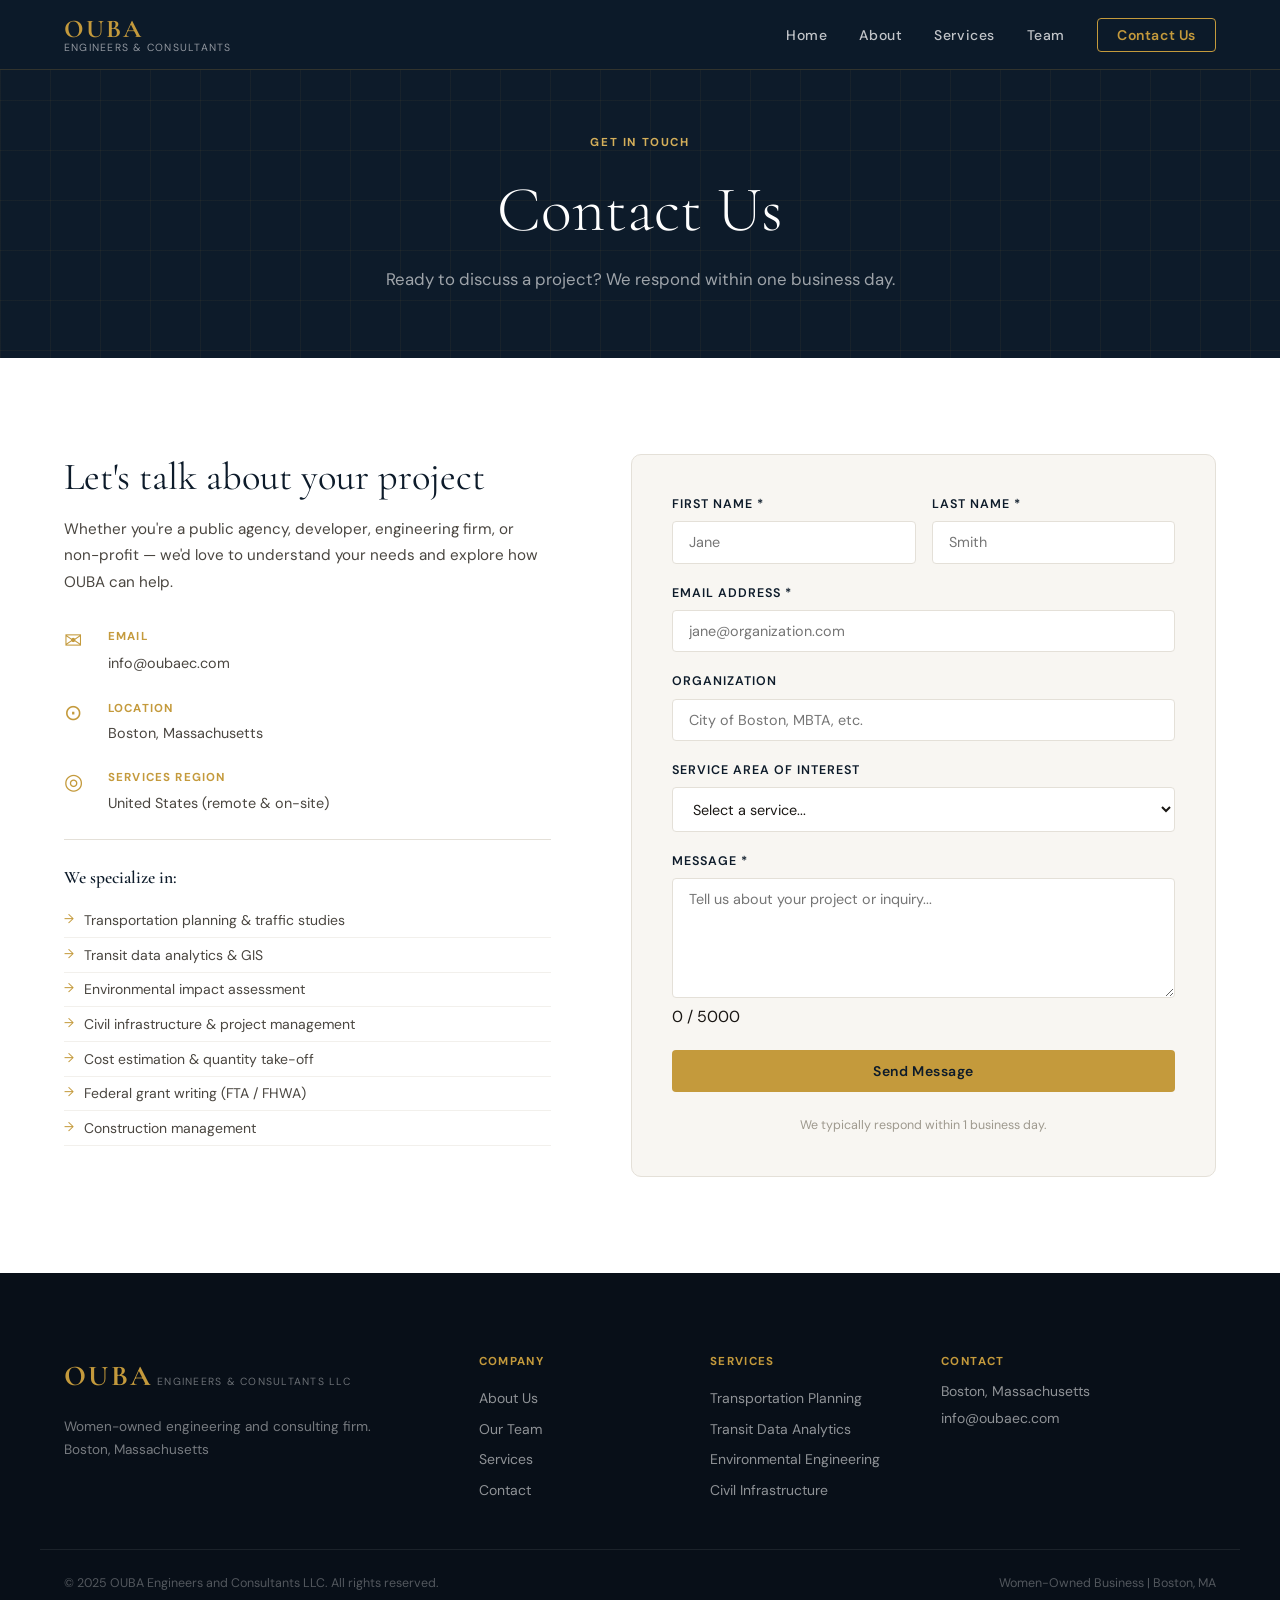
==== commit 04cabdbd: "added after success" ====
--- a/pages/contact.html
+++ b/pages/contact.html
@@ -87,22 +87,22 @@
           <div class="form-row">
             <div class="form-group">
               <label for="fname">First Name *</label>
-              <input type="text" id="fname" name="firstName" required placeholder="Jane" />
+              <input type="text" id="fname" name="firstName" required placeholder="Jane" autocomplete="given-name" />
             </div>
             <div class="form-group">
               <label for="lname">Last Name *</label>
-              <input type="text" id="lname" name="lastName" required placeholder="Smith" />
+              <input type="text" id="lname" name="lastName" required placeholder="Smith" autocomplete="family-name" />
             </div>
           </div>
 
           <div class="form-group">
             <label for="email">Email Address *</label>
-            <input type="email" id="email" name="email" required placeholder="jane@organization.com" />
+            <input type="email" id="email" name="email" required placeholder="jane@organization.com" autocomplete="email" />
           </div>
 
           <div class="form-group">
             <label for="org">Organization</label>
-            <input type="text" id="org" name="organization" placeholder="City of Boston, MBTA, etc." />
+            <input type="text" id="org" name="organization" placeholder="City of Boston, MBTA, etc." autocomplete="organization" />
           </div>
 
           <div class="form-group">
@@ -122,11 +122,12 @@
 
           <div class="form-group">
             <label for="message">Message *</label>
-            <textarea id="message" name="message" required rows="5" placeholder="Tell us about your project..." minlength="10" maxlength="5000"></textarea>
+            <textarea id="message" name="message" required rows="5" placeholder="Tell us about your project or inquiry..." minlength="10" maxlength="5000"></textarea>
             <span class="char-count" id="charCount">0 / 5000</span>
           </div>
 
-          <div style="position:absolute; left:-9999px; top:-9999px; opacity:0;" aria-hidden="true">
+          <!-- HONEYPOT -->
+          <div style="position:absolute;left:-9999px;top:-9999px;opacity:0;" aria-hidden="true">
             <input type="text" id="honeypot" name="honeypot" tabindex="-1" autocomplete="off" />
           </div>
 
@@ -155,6 +156,13 @@
         <a href="services.html">Services</a>
         <a href="contact.html">Contact</a>
       </div>
+      <div class="footer-links">
+        <h5>Services</h5>
+        <a href="services.html#transportation">Transportation Planning</a>
+        <a href="services.html#data">Transit Data Analytics</a>
+        <a href="services.html#environmental">Environmental Engineering</a>
+        <a href="services.html#civil">Civil Infrastructure</a>
+      </div>
       <div class="footer-contact">
         <h5>Contact</h5>
         <p>Boston, Massachusetts</p>
@@ -164,81 +172,132 @@
     <div class="footer-bottom">
       <div class="container">
         <span>© 2025 OUBA Engineers and Consultants LLC. All rights reserved.</span>
+        <span>Women-Owned Business | Boston, MA</span>
       </div>
     </div>
   </footer>
 
+  <script src="../js/main.js"></script>
+
   <script>
-    // ── Configuration ───────────────────────────────────
-    var SCRIPT_URL = "https://script.google.com/macros/s/AKfycbzVLpPDZgY-kkeREumw4-Jp1jGooxnO8ZjihdfE6dJJlRSfbj5kg8GTKvcIMx9Qjb6fMQ/exec";
+    // ── Config ───────────────────────────────────────────────────
+    // Paste your Apps Script deployment URL here
+    var SCRIPT_URL = "https://script.google.com/macros/s/AKfycbwwPfId7jY3SPGIACDtxtu7n3nufrjLhp1zK12k1VZM2FPJ1Hve3f7qSB6bUaO9oaFYZQ/exec";
     var SECRET_TOKEN = "ouba-ec-2025-xK9m";
     var RATE_LIMIT_MS = 60000;
-    var lastSubmit = 0;
-
-    // ── Character counter ───────────────────────────────
+
+    // ── Character counter ────────────────────────────────────────
     var msgField = document.getElementById("message");
     var charCount = document.getElementById("charCount");
     msgField.addEventListener("input", function () {
-      charCount.textContent = msgField.value.length + " / 5000";
+      var len = msgField.value.length;
+      charCount.textContent = len + " / 5000";
+      charCount.style.color = len > 4500 ? "#C49A3C" : "#9E998E";
     });
 
-    // ── Submit handler ──────────────────────────────────
+    // ── Submit ───────────────────────────────────────────────────
+    var lastSubmit = 0;
+
     document.getElementById("contactForm").addEventListener("submit", function (e) {
       e.preventDefault();
 
-      var form = e.target;
-      var btn = document.getElementById("submitBtn");
-      var note = document.getElementById("formNote");
-
+      var form     = e.target;
+      var btn      = document.getElementById("submitBtn");
+      var note     = document.getElementById("formNote");
+
+      // Rate limit
       if (Date.now() - lastSubmit < RATE_LIMIT_MS) {
-        note.innerHTML = '<span style="color:#C49A3C;">Please wait a moment before resubmitting.</span>';
+        note.innerHTML = '<span style="color:#C49A3C;">Please wait a moment before submitting again.</span>';
         return;
       }
 
-      // Check Honeypot
-      if (form.honeypot.value !== "") return;
-
-      // Basic Validation
-      if (!form.firstName.value || !form.email.value || !form.message.value) {
-        note.innerHTML = '<span style="color:red;">Please fill all required fields.</span>';
+      // Read values
+      var firstName = form.firstName.value.trim();
+      var lastName  = form.lastName.value.trim();
+      var email     = form.email.value.trim();
+      var org       = form.organization.value.trim();
+      var service   = form.service.value.trim();
+      var message   = form.message.value.trim();
+      var honeypot  = document.getElementById("honeypot").value;
+
+      // Honeypot — silent drop
+      if (honeypot !== "") { return; }
+
+      // Validate
+      if (!firstName || !email || !message) {
+        note.innerHTML = '<span style="color:red;">Please fill in all required fields.</span>';
         return;
       }
-
+      if (!/^[^\s@]+@[^\s@]+\.[^\s@]+$/.test(email)) {
+        note.innerHTML = '<span style="color:red;">Please enter a valid email address.</span>';
+        return;
+      }
+      if (message.length < 10) {
+        note.innerHTML = '<span style="color:red;">Message is too short. Please provide more detail.</span>';
+        return;
+      }
+
+      // Disable button
       btn.disabled = true;
-      btn.textContent = "Sending...";
-      note.textContent = "Processing your inquiry...";
-
-      // Build Parameters
-      var params = new URLSearchParams();
-      params.append("token", SECRET_TOKEN);
-      params.append("firstName", form.firstName.value);
-      params.append("lastName", form.lastName.value);
-      params.append("email", form.email.value);
-      params.append("organization", form.organization.value);
-      params.append("service", form.service.value);
-      params.append("message", form.message.value);
-      params.append("honeypot", form.honeypot.value);
-
-      fetch(SCRIPT_URL, {
-        method: "POST",
-        mode: "no-cors", 
-        headers: { "Content-Type": "application/x-www-form-urlencoded" },
-        body: params.toString()
-      })
-      .then(function() {
-        lastSubmit = Date.now();
-        form.innerHTML = `
-          <div style="text-align:center; padding:3rem 1rem;">
-            <div style="font-size:3rem; color:#C49A3C; margin-bottom:1rem;">✓</div>
-            <h3 style="margin-bottom:0.5rem;">Message Sent Successfully</h3>
-            <p>Thank you, ${form.firstName.value}. We will reach out to you at <strong>${form.email.value}</strong> shortly.</p>
-          </div>`;
-      })
-      .catch(function(err) {
+      btn.textContent = "Sending…";
+      btn.style.opacity = "0.7";
+      note.textContent = "Please wait…";
+
+      // Build GET URL — avoids CORS preflight entirely
+      var params = new URLSearchParams({
+        token:        SECRET_TOKEN,
+        firstName:    firstName,
+        lastName:     lastName,
+        email:        email,
+        organization: org,
+        service:      service,
+        message:      message,
+        honeypot:     ""
+      });
+
+      var url = SCRIPT_URL + "?" + params.toString();
+
+      // Use script tag injection — works 100% with Apps Script, no CORS
+      var callbackName = "oubaFormCallback_" + Date.now();
+
+      window[callbackName] = function (response) {
+        delete window[callbackName];
+        document.getElementById("gasScript") && document.getElementById("gasScript").remove();
+
+        if (response && response.status === "success") {
+          lastSubmit = Date.now();
+          form.innerHTML = [
+            '<div style="text-align:center;padding:3rem 1rem;">',
+            '<div style="font-size:2.5rem;margin-bottom:1rem;color:#C49A3C;">✓</div>',
+            '<h3 style="font-family:\'Cormorant Garamond\',serif;font-size:1.8rem;color:#0D1B2A;margin-bottom:0.75rem;">Message Sent</h3>',
+            '<p style="color:#4A4640;font-size:0.95rem;line-height:1.7;">',
+            'Thank you for reaching out. We\'ll be in touch at ',
+            '<strong style="color:#C49A3C;">' + email + '</strong>',
+            ' within one business day.',
+            '</p></div>'
+          ].join("");
+        } else {
+          btn.disabled = false;
+          btn.textContent = "Send Message";
+          btn.style.opacity = "1";
+          note.innerHTML =
+            '<span style="color:red;">Submission failed (' + (response ? response.status : "unknown") + '). ' +
+            'Please email <a href="mailto:info@oubaec.com" style="color:#C49A3C;">info@oubaec.com</a> directly.</span>';
+        }
+      };
+
+      // Inject script tag with callback
+      var script = document.createElement("script");
+      script.id  = "gasScript";
+      script.src = url + "&callback=" + callbackName;
+      script.onerror = function () {
         btn.disabled = false;
         btn.textContent = "Send Message";
-        note.innerHTML = '<span style="color:red;">Connection error. Please email info@oubaec.com directly.</span>';
-      });
+        btn.style.opacity = "1";
+        note.innerHTML =
+          '<span style="color:red;">Network error. Please email <a href="mailto:info@oubaec.com" style="color:#C49A3C;">info@oubaec.com</a> directly.</span>';
+      };
+      document.body.appendChild(script);
     });
   </script>
 
